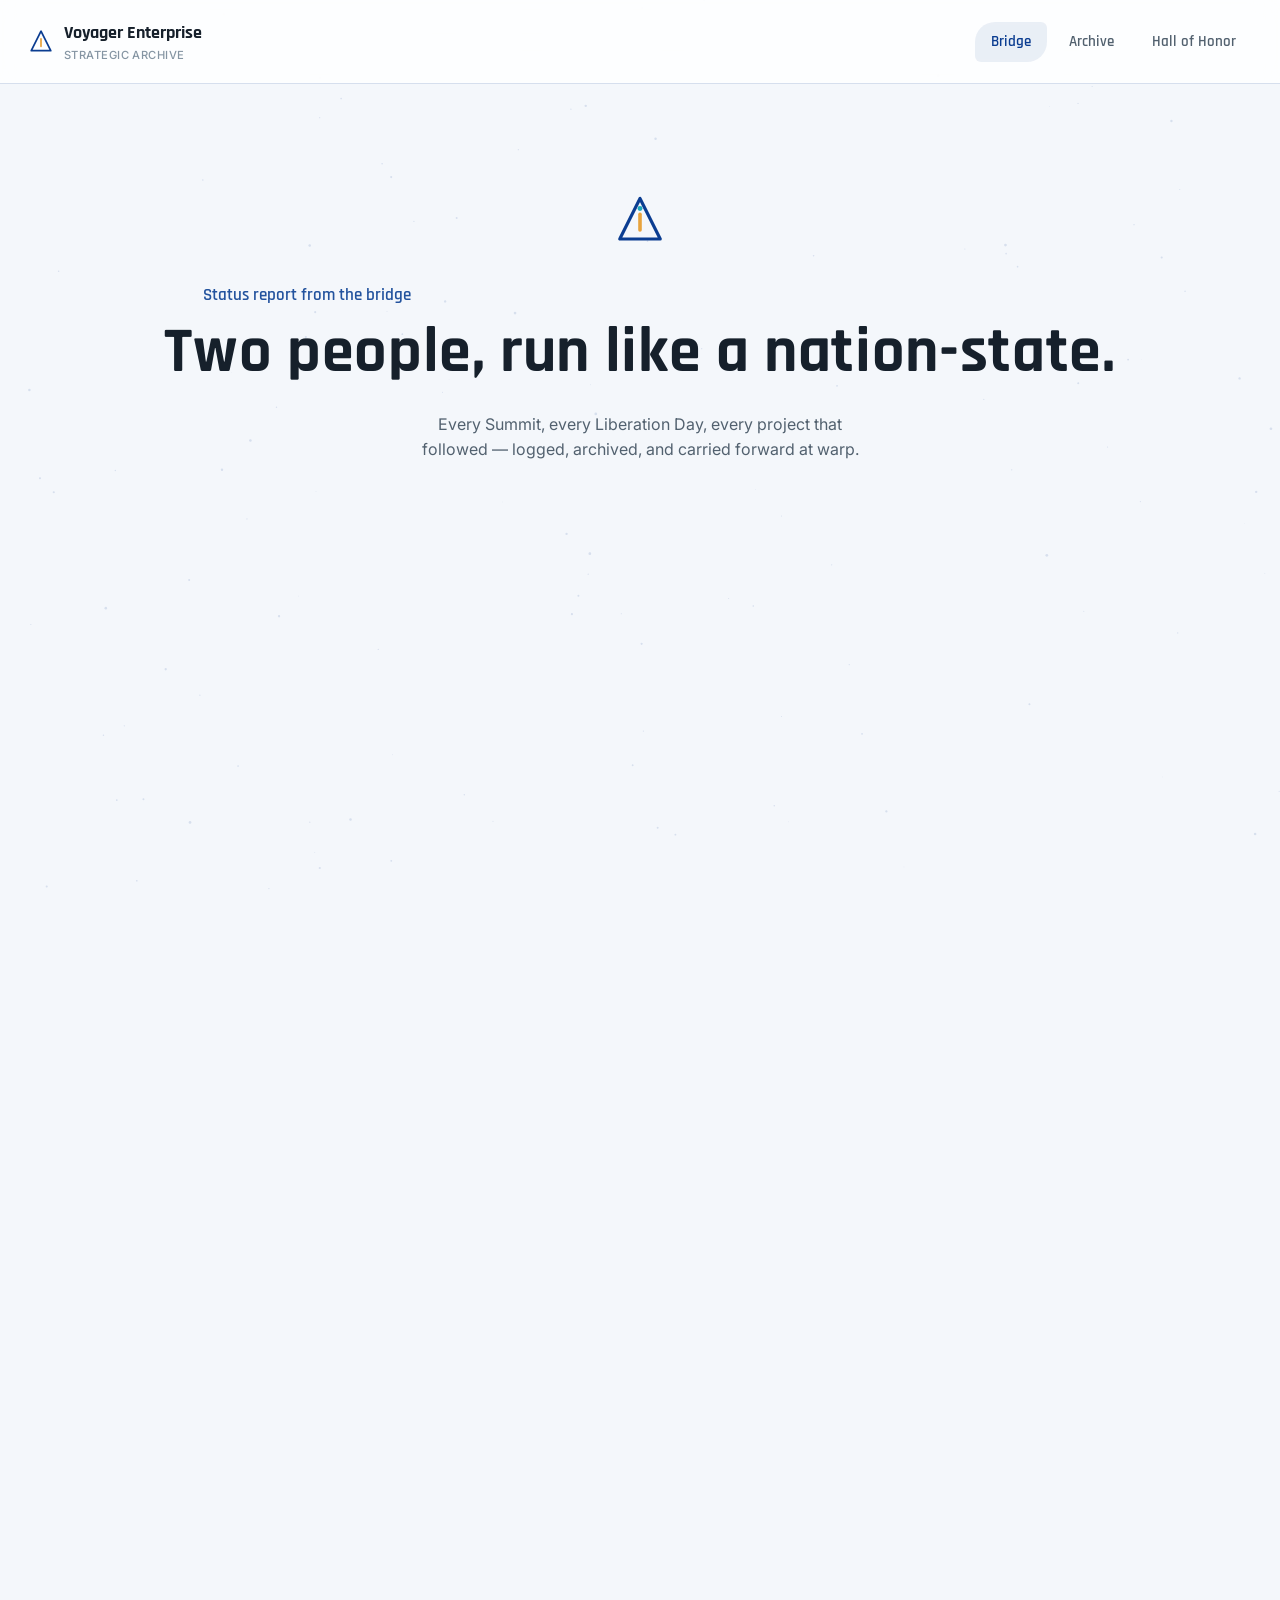
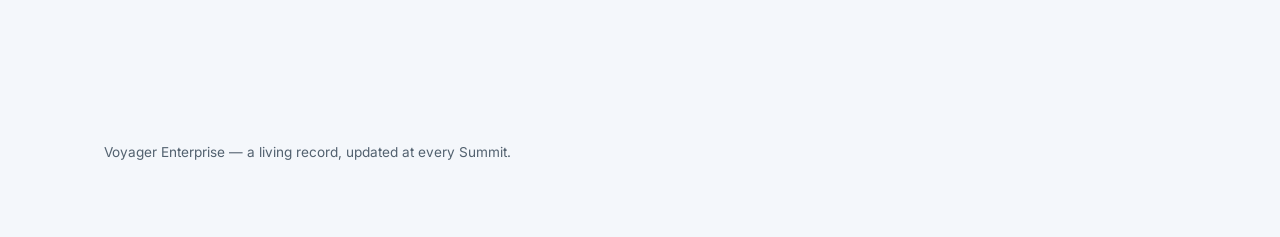
==== index.html @ f30cd90d "Add files via upload" ====
<!DOCTYPE html>
<html lang="en">
<head>
<meta charset="UTF-8" />
<meta name="viewport" content="width=device-width, initial-scale=1.0" />
<title>Voyager Enterprise — Bridge</title>
<meta name="description" content="Strategic planning archive: December Summits, Liberation Day memorials, and the projects that follow." />
<link rel="stylesheet" href="css/style.css" />
</head>
<body>
<canvas id="starfield"></canvas>

<nav class="site-nav">
  <div class="brand">
    <svg width="26" height="26" viewBox="0 0 24 24" fill="none"><path d="M12 2 3 20h18L12 2Z" stroke="#0B3D91" stroke-width="1.6" stroke-linejoin="round"/><path d="M12 9v7" stroke="#E8A33D" stroke-width="1.6" stroke-linecap="round"/></svg>
    <div><span>Voyager Enterprise</span><span class="sub">STRATEGIC ARCHIVE</span></div>
  </div>
  <button class="nav-toggle" aria-label="Toggle navigation">
    <svg width="22" height="22" viewBox="0 0 24 24" fill="none"><path d="M4 7h16M4 12h16M4 17h16" stroke="#16202B" stroke-width="1.8" stroke-linecap="round"/></svg>
  </button>
  <div class="nav-links">
    <a href="index.html" class="current">Bridge</a>
    <a href="archive.html">Archive</a>
    <a href="achievements.html">Hall of Honor</a>
  </div>
</nav>

<header class="hero">
  <div class="warp-streaks"></div>
  <div class="insignia">
    <svg width="54" height="54" viewBox="0 0 24 24" fill="none"><path d="M12 2 3 20h18L12 2Z" stroke="#0B3D91" stroke-width="1.4" stroke-linejoin="round"/><path d="M12 9v7" stroke="#E8A33D" stroke-width="1.6" stroke-linecap="round"/><circle cx="12" cy="6.4" r="1.1" fill="#1FA9BE"/></svg>
  </div>
  <p class="tagline">Status report from the bridge</p>
  <h1>Two people, run like a nation-state.</h1>
  <p class="lede">Every Summit, every Liberation Day, every project that followed — logged, archived, and carried forward at warp.</p>
</header>

<main>
  <section class="section" id="active-projects">
    <div class="container">
      <div class="section-head reveal">
        <div>
          <p class="panel-eyebrow">Current cycle</p>
          <h2>Active projects</h2>
        </div>
      </div>
      <div class="grid grid--3" id="active-projects-grid"></div>
    </div>
  </section>

  <section class="section" id="current-directive">
    <div class="container">
      <div class="panel reveal" id="summit-panel"></div>
    </div>
  </section>

  <section class="section" id="liberation">
    <div class="container">
      <div class="panel panel--amber reveal" id="liberation-panel"></div>
    </div>
  </section>

  <section class="section" id="stats">
    <div class="container">
      <div class="stats reveal" id="stats-strip"></div>
    </div>
  </section>

  <section class="section" id="nav-teasers">
    <div class="container">
      <div class="grid grid--2">
        <a class="teaser trace reveal" href="archive.html">
          <h3>The Archive</h3>
          <p>Every December Summit and Liberation Day, in one mission log.</p>
          <span class="arrow">Open the timeline →</span>
        </a>
        <a class="teaser trace reveal" href="achievements.html">
          <h3>Hall of Honor</h3>
          <p>The trophies awarded each year for the projects that stood out.</p>
          <span class="arrow">Enter the hall →</span>
        </a>
      </div>
    </div>
  </section>
</main>

<footer class="site-footer">
  <p>Voyager Enterprise — a living record, updated at every Summit.</p>
</footer>

<script src="js/data.js"></script>
<script>
function pageInit() {
  // Active projects
  const grid = document.getElementById("active-projects-grid");
  grid.innerHTML = getActiveProjects().map(projectCardHtml).join("");

  // Current governing summit (flagship panel)
  const summit = getCurrentSummit();
  document.getElementById("summit-panel").innerHTML = `
    <p class="panel-eyebrow">Currently governing directive</p>
    <div style="display:flex;justify-content:space-between;align-items:flex-start;gap:16px;flex-wrap:wrap;">
      <h2 style="margin-bottom:8px;">${summit.title}</h2>
      ${badgeHtml(summit.status)}
    </div>
    <p style="color:var(--ink-faint);font-family:var(--font-display);font-weight:600;margin-bottom:14px;">${summit.display}</p>
    <p>${summit.summary}</p>
    <div class="t-details" style="margin-top:20px;">
      ${videoHtml(summit.youtubeId, summit.title)}
      <div>
        <p style="margin-bottom:14px;">${docChipHtml(summit.docUrl) || '<span style="color:var(--ink-faint);font-size:0.85rem;">Document link pending.</span>'}</p>
        <h3 style="font-size:1rem;margin-bottom:10px;">Projects from this directive</h3>
        <div class="grid" style="gap:10px;">
          ${getProjectsFor(summit.id).map(p => `<div class="card" style="padding:14px 18px;flex-direction:row;align-items:center;justify-content:space-between;"><span>${p.name}</span>${badgeHtml(p.status)}</div>`).join("") || '<p style="font-size:0.9rem;">No projects logged yet.</p>'}
        </div>
      </div>
    </div>
  `;

  // Latest Liberation Day
  const lib = getLatestLiberation();
  document.getElementById("liberation-panel").innerHTML = `
    <p class="panel-eyebrow" style="color:var(--alert);">Latest Liberation Day</p>
    <div style="display:flex;justify-content:space-between;align-items:flex-start;gap:16px;flex-wrap:wrap;">
      <h2 style="margin-bottom:8px;">${lib.title}</h2>
      ${badgeHtml(lib.status, true)}
    </div>
    <p style="color:var(--ink-faint);font-family:var(--font-display);font-weight:600;margin-bottom:14px;">${lib.display}</p>
    <p>${lib.summary}</p>
    <div class="t-details" style="margin-top:20px;">
      ${videoHtml(lib.youtubeId, lib.title)}
      <div>
        <p style="margin-bottom:14px;">${docChipHtml(lib.docUrl) || '<span style="color:var(--ink-faint);font-size:0.85rem;">Document link pending.</span>'}</p>
        <h3 style="font-size:1rem;margin-bottom:10px;">Multi-year initiative</h3>
        <div class="grid" style="gap:10px;">
          ${getProjectsFor(lib.id).map(p => `<div class="card" style="padding:14px 18px;flex-direction:row;align-items:center;justify-content:space-between;"><span>${p.name}</span>${badgeHtml(p.status)}</div>`).join("")}
        </div>
      </div>
    </div>
  `;

  // Stats strip
  const totalDirectives = DIRECTIVES.length;
  const initiated = PROJECTS.length;
  const completed = PROJECTS.filter(p => p.status === "Completed").length;
  const years = new Set(DIRECTIVES.map(d => d.date.slice(0,4))).size;
  document.getElementById("stats-strip").innerHTML = `
    <div class="stat"><div class="num" data-count="${totalDirectives}">0</div><div class="label">Directives held</div></div>
    <div class="stat"><div class="num" data-count="${initiated}">0</div><div class="label">Projects initiated</div></div>
    <div class="stat"><div class="num" data-count="${completed}">0</div><div class="label">Projects completed</div></div>
    <div class="stat"><div class="num" data-count="${years}">0</div><div class="label">Years running</div></div>
  `;
  initCounters();
}
</script>
<script src="js/main.js"></script>
</body>
</html>
---- css/style.css ----
/* =========================================================
   VOYAGER ENTERPRISE — Daylight Starfleet Design System
   ========================================================= */

@import url('https://fonts.googleapis.com/css2?family=Rajdhani:wght@500;600;700&family=Inter:wght@400;500;600;700&display=swap');

:root {
  /* -- Palette -- */
  --bg-base: #F4F7FB;
  --bg-panel: #EAF0F7;
  --glass: rgba(255, 255, 255, 0.6);
  --glass-strong: rgba(255, 255, 255, 0.82);
  --ink: #16202B;
  --ink-soft: #52616F;
  --ink-faint: #8595A3;
  --deep-blue: #0B3D91;
  --deep-blue-soft: #23539E;
  --warp-amber: #E8A33D;
  --alert: #C7452B;
  --impulse-cyan: #1FA9BE;
  --line: rgba(11, 61, 145, 0.16);
  --line-strong: rgba(11, 61, 145, 0.32);
  --shadow-panel: 0 8px 32px rgba(11, 61, 145, 0.08), 0 1px 2px rgba(11, 61, 145, 0.06);

  /* -- Type -- */
  --font-display: 'Rajdhani', 'Inter', sans-serif;
  --font-body: 'Inter', sans-serif;

  /* -- Motion -- */
  --ease-out: cubic-bezier(0.16, 1, 0.3, 1);
}

* { box-sizing: border-box; }

html { scroll-behavior: smooth; }

body {
  margin: 0;
  background: var(--bg-base);
  color: var(--ink);
  font-family: var(--font-body);
  font-size: 16px;
  line-height: 1.6;
  -webkit-font-smoothing: antialiased;
  position: relative;
  overflow-x: hidden;
}

h1, h2, h3, h4 {
  font-family: var(--font-display);
  font-weight: 600;
  letter-spacing: 0.01em;
  margin: 0 0 0.4em;
  color: var(--ink);
}

h1 { font-size: clamp(2.4rem, 5vw, 4.2rem); font-weight: 700; line-height: 1.05; }
h2 { font-size: clamp(1.7rem, 3vw, 2.4rem); }
h3 { font-size: 1.3rem; }

p { margin: 0 0 1em; color: var(--ink-soft); max-width: 62ch; }

a { color: var(--deep-blue); text-decoration: none; }

.container {
  max-width: 1180px;
  margin: 0 auto;
  padding: 0 28px;
}

/* ---------- Ambient starfield (very subtle) ---------- */
#starfield {
  position: fixed;
  inset: 0;
  z-index: 0;
  pointer-events: none;
  opacity: 0.35;
}

@media (max-width: 640px) {
  #starfield { opacity: 0.18; }
}

/* ---------- Nav ---------- */
.site-nav {
  position: sticky;
  top: 0;
  z-index: 50;
  display: flex;
  align-items: center;
  justify-content: space-between;
  padding: 18px 28px;
  background: var(--glass-strong);
  backdrop-filter: blur(14px);
  -webkit-backdrop-filter: blur(14px);
  border-bottom: 1px solid var(--line);
}

.brand {
  display: flex;
  align-items: center;
  gap: 10px;
  font-family: var(--font-display);
  font-weight: 700;
  font-size: 1.15rem;
  color: var(--ink);
}

.brand svg { display: block; }

.brand .sub {
  font-family: var(--font-body);
  font-weight: 500;
  font-size: 0.7rem;
  color: var(--ink-faint);
  letter-spacing: 0.04em;
  display: block;
}

.nav-links {
  display: flex;
  gap: 6px;
}

.nav-links a {
  font-family: var(--font-display);
  font-weight: 600;
  font-size: 0.95rem;
  color: var(--ink-soft);
  padding: 8px 16px;
  border-radius: 20px 6px 20px 6px;
  transition: color 0.2s var(--ease-out), background 0.2s var(--ease-out);
}

.nav-links a:hover, .nav-links a.current {
  color: var(--deep-blue);
  background: rgba(11, 61, 145, 0.08);
}

.nav-toggle { display: none; }

@media (max-width: 720px) {
  .nav-links { position: fixed; top: 66px; left: 0; right: 0; flex-direction: column; background: var(--glass-strong); backdrop-filter: blur(14px); padding: 10px 20px 20px; border-bottom: 1px solid var(--line); transform: translateY(-8px); opacity: 0; pointer-events: none; transition: all 0.25s var(--ease-out); }
  .nav-links.open { transform: translateY(0); opacity: 1; pointer-events: auto; }
  .nav-toggle { display: block; background: none; border: none; cursor: pointer; padding: 6px; }
}

/* ---------- Panels (glass / LCARS-cut) ---------- */
.panel {
  position: relative;
  background: var(--glass);
  backdrop-filter: blur(10px);
  -webkit-backdrop-filter: blur(10px);
  border: 1px solid var(--line);
  border-radius: 30px 8px 30px 8px;
  box-shadow: var(--shadow-panel);
  padding: 32px;
}

.panel--amber { border-color: rgba(232, 163, 61, 0.4); }
.panel--amber::before {
  content: '';
  position: absolute; left: 0; top: 22px; bottom: 22px; width: 4px;
  background: linear-gradient(var(--warp-amber), rgba(232,163,61,0.2));
  border-radius: 4px;
}

.panel--cyan::before {
  content: '';
  position: absolute; left: 0; top: 22px; bottom: 22px; width: 4px;
  background: linear-gradient(var(--impulse-cyan), rgba(31,169,190,0.2));
  border-radius: 4px;
}

.panel-eyebrow {
  font-family: var(--font-display);
  font-size: 0.8rem;
  font-weight: 600;
  color: var(--deep-blue-soft);
  margin-bottom: 6px;
}

/* Hover circuit-trace effect (used on interactive cards) */
.trace {
  position: relative;
  transition: transform 0.25s var(--ease-out), box-shadow 0.25s var(--ease-out);
}
.trace:hover {
  transform: translateY(-4px);
  box-shadow: 0 16px 40px rgba(11, 61, 145, 0.14), 0 0 0 1px var(--line-strong);
}
.trace::after {
  content: '';
  position: absolute; inset: -1px;
  border-radius: inherit;
  padding: 1px;
  background: linear-gradient(120deg, transparent, var(--impulse-cyan), transparent);
  -webkit-mask: linear-gradient(#000 0 0) content-box, linear-gradient(#000 0 0);
  -webkit-mask-composite: xor;
  mask-composite: exclude;
  opacity: 0;
  transition: opacity 0.3s var(--ease-out);
  pointer-events: none;
}
.trace:hover::after { opacity: 1; }

/* ---------- Status badges ---------- */
.badge {
  display: inline-flex;
  align-items: center;
  gap: 6px;
  font-family: var(--font-display);
  font-size: 0.75rem;
  font-weight: 600;
  padding: 4px 12px;
  border-radius: 14px 4px 14px 4px;
  letter-spacing: 0.03em;
}

.badge--active {
  background: rgba(31, 169, 190, 0.12);
  color: #0d7686;
}
.badge--active .dot {
  width: 7px; height: 7px; border-radius: 50%;
  background: var(--impulse-cyan);
  animation: pulse-dot 2.2s ease-in-out infinite;
}

.badge--archived { background: rgba(82, 97, 111, 0.1); color: var(--ink-soft); }
.badge--memorial { background: rgba(199, 69, 43, 0.1); color: var(--alert); }

@keyframes pulse-dot {
  0%, 100% { box-shadow: 0 0 0 0 rgba(31,169,190,0.55); }
  50% { box-shadow: 0 0 0 6px rgba(31,169,190,0); }
}

/* ---------- Buttons / chips ---------- */
.btn {
  display: inline-flex;
  align-items: center;
  gap: 8px;
  font-family: var(--font-display);
  font-weight: 600;
  font-size: 0.92rem;
  padding: 11px 20px;
  border-radius: 20px 6px 20px 6px;
  border: 1px solid transparent;
  cursor: pointer;
  transition: all 0.2s var(--ease-out);
}

.btn--primary { background: var(--deep-blue); color: #fff; }
.btn--primary:hover { background: #092e6e; transform: translateY(-2px); box-shadow: 0 10px 24px rgba(11,61,145,0.25); }

.btn--ghost { background: transparent; border-color: var(--line-strong); color: var(--deep-blue); }
.btn--ghost:hover { background: rgba(11,61,145,0.06); transform: translateY(-2px); }

.doc-chip {
  display: inline-flex;
  align-items: center;
  gap: 8px;
  font-family: var(--font-body);
  font-weight: 600;
  font-size: 0.85rem;
  color: var(--deep-blue);
  background: rgba(11, 61, 145, 0.07);
  border: 1px solid var(--line);
  padding: 7px 14px;
  border-radius: 16px 5px 16px 5px;
  transition: background 0.2s var(--ease-out);
}
.doc-chip:hover { background: rgba(11,61,145,0.13); }

/* ---------- Hero ---------- */
.hero {
  position: relative;
  z-index: 1;
  padding: 110px 28px 80px;
  text-align: center;
}
.hero .insignia { margin-bottom: 26px; }
.hero .tagline {
  font-family: var(--font-display);
  color: var(--deep-blue-soft);
  font-size: 1.05rem;
  font-weight: 600;
  margin-bottom: 10px;
}
.hero p.lede { max-width: 46ch; margin: 0 auto; }

/* warp streak on load */
.warp-streaks {
  position: absolute; inset: 0; overflow: hidden; pointer-events: none;
}
.warp-streaks span {
  position: absolute;
  top: 50%; left: 50%;
  height: 1px;
  background: linear-gradient(90deg, transparent, var(--deep-blue-soft), transparent);
  transform-origin: left center;
  opacity: 0;
  animation: streak 1.1s var(--ease-out) forwards;
}
@keyframes streak {
  0% { width: 0; opacity: 0.7; }
  100% { width: 340px; opacity: 0; }
}

/* ---------- Section spacing ---------- */
.section { position: relative; z-index: 1; padding: 64px 0; }
.section-head { margin-bottom: 32px; display: flex; align-items: baseline; justify-content: space-between; gap: 20px; flex-wrap: wrap; }

/* ---------- Reveal on scroll (scan-line wipe) ---------- */
.reveal {
  opacity: 0;
  clip-path: inset(0 0 100% 0);
  transform: translateY(14px);
  transition: opacity 0.6s var(--ease-out), clip-path 0.7s var(--ease-out), transform 0.6s var(--ease-out);
}
.reveal.in { opacity: 1; clip-path: inset(0 0 0 0); transform: translateY(0); }

@media (prefers-reduced-motion: reduce) {
  .reveal { transition: opacity 0.3s ease; clip-path: none !important; transform: none !important; }
  .warp-streaks, .badge--active .dot { animation: none !important; }
  html { scroll-behavior: auto; }
}

/* ---------- Project / card grid ---------- */
.grid {
  display: grid;
  gap: 20px;
}
.grid--3 { grid-template-columns: repeat(3, 1fr); }
.grid--2 { grid-template-columns: repeat(2, 1fr); }

@media (max-width: 880px) {
  .grid--3 { grid-template-columns: repeat(2, 1fr); }
}
@media (max-width: 620px) {
  .grid--3, .grid--2 { grid-template-columns: 1fr; }
}

.card {
  background: var(--glass);
  backdrop-filter: blur(10px);
  border: 1px solid var(--line);
  border-radius: 24px 6px 24px 6px;
  padding: 24px;
  display: flex;
  flex-direction: column;
  gap: 10px;
}

.card .tag {
  font-family: var(--font-display);
  font-size: 0.72rem;
  font-weight: 600;
  color: var(--deep-blue-soft);
  letter-spacing: 0.03em;
}

/* ---------- Stats strip ---------- */
.stats {
  display: grid;
  grid-template-columns: repeat(4, 1fr);
  gap: 16px;
}
.stat {
  text-align: center;
  padding: 22px 10px;
}
.stat .num {
  font-family: var(--font-display);
  font-size: clamp(2rem, 4vw, 2.8rem);
  font-weight: 700;
  color: var(--deep-blue);
  line-height: 1;
}
.stat .label {
  margin-top: 8px;
  font-size: 0.85rem;
  color: var(--ink-soft);
}
@media (max-width: 720px) { .stats { grid-template-columns: repeat(2, 1fr); } }

/* ---------- Video embed ---------- */
.video-embed {
  position: relative;
  width: 100%;
  aspect-ratio: 16/9;
  border-radius: 18px 6px 18px 6px;
  overflow: hidden;
  background: #0B1622 url('data:image/svg+xml;utf8,<svg xmlns="http://www.w3.org/2000/svg" width="4" height="4"><rect width="4" height="4" fill="%230B1622"/></svg>');
  cursor: pointer;
  border: 1px solid var(--line);
}
.video-embed img { width: 100%; height: 100%; object-fit: cover; display: block; opacity: 0.85; }
.video-embed .play {
  position: absolute; inset: 0; display: flex; align-items: center; justify-content: center;
}
.video-embed .play span {
  width: 62px; height: 62px; border-radius: 50%;
  background: rgba(255,255,255,0.92);
  display: flex; align-items: center; justify-content: center;
  box-shadow: 0 8px 24px rgba(0,0,0,0.25);
  transition: transform 0.2s var(--ease-out);
}
.video-embed:hover .play span { transform: scale(1.08); }
.video-embed iframe { width: 100%; height: 100%; border: 0; display: block; }

/* ---------- Timeline (Archive) ---------- */
.timeline { position: relative; padding-left: 34px; }
.timeline::before {
  content: '';
  position: absolute; left: 9px; top: 6px; bottom: 6px; width: 2px;
  background: linear-gradient(var(--deep-blue-soft), var(--line));
}
.t-entry { position: relative; margin-bottom: 28px; }
.t-entry::before {
  content: '';
  position: absolute; left: -34px; top: 6px;
  width: 12px; height: 12px; border-radius: 50%;
  background: var(--bg-base);
  border: 3px solid var(--deep-blue-soft);
}
.t-entry.is-memorial::before { border-color: var(--alert); }
.t-entry .t-date { font-family: var(--font-display); font-weight: 600; color: var(--ink-faint); font-size: 0.85rem; }

.t-details { margin-top: 14px; display: grid; grid-template-columns: 1.2fr 1fr; gap: 20px; }
@media (max-width: 780px) { .t-details { grid-template-columns: 1fr; } }

.filter-bar { display: flex; gap: 10px; flex-wrap: wrap; margin-bottom: 36px; }
.filter-chip {
  font-family: var(--font-display);
  font-weight: 600;
  font-size: 0.85rem;
  padding: 8px 16px;
  border-radius: 16px 5px 16px 5px;
  border: 1px solid var(--line-strong);
  background: transparent;
  color: var(--ink-soft);
  cursor: pointer;
  transition: all 0.2s var(--ease-out);
}
.filter-chip.active, .filter-chip:hover { background: var(--deep-blue); color: #fff; border-color: var(--deep-blue); }

/* ---------- Achievements / Trophy hall ---------- */
.hall-header { text-align: center; padding: 70px 0 30px; position: relative; }
.hall-header::after {
  content: '';
  position: absolute; inset: -40px 0 0; z-index: -1;
  background: radial-gradient(ellipse at 50% 0%, rgba(232,163,61,0.14), transparent 65%);
}

.era-group { margin-bottom: 56px; }
.era-title { display: flex; align-items: center; gap: 14px; margin-bottom: 22px; }
.era-title .line { flex: 1; height: 1px; background: var(--line); }

.trophy-card {
  background: linear-gradient(160deg, rgba(255,255,255,0.75), rgba(255,251,240,0.6));
  border: 1px solid rgba(232,163,61,0.35);
  border-radius: 26px 8px 26px 8px;
  padding: 22px;
  display: flex;
  flex-direction: column;
  gap: 8px;
}
.trophy-card .medal {
  width: 40px; height: 40px;
  display: flex; align-items: center; justify-content: center;
  border-radius: 50%;
  background: linear-gradient(160deg, var(--warp-amber), #c97f20);
  color: #fff;
  margin-bottom: 6px;
}
.trophy-card .category {
  font-family: var(--font-display);
  font-weight: 700;
  font-size: 1.02rem;
  color: #7a4e12;
}
.trophy-card .winner { font-weight: 600; color: var(--ink); }
.trophy-card .citation { font-size: 0.9rem; }
.trophy-card .attribution { font-size: 0.78rem; color: var(--ink-faint); margin-top: auto; }

/* ---------- Footer ---------- */
.site-footer {
  position: relative; z-index: 1;
  padding: 40px 28px 60px;
  text-align: center;
  color: var(--ink-faint);
  font-size: 0.85rem;
}

/* ---------- Nav teaser cards ---------- */
.teaser {
  display: block;
  padding: 30px;
  border-radius: 26px 8px 26px 8px;
  border: 1px solid var(--line);
  background: var(--glass);
  transition: all 0.25s var(--ease-out);
}
.teaser:hover { transform: translateY(-4px); box-shadow: var(--shadow-panel); }
.teaser h3 { margin-bottom: 6px; }
.teaser span.arrow { color: var(--deep-blue); font-weight: 600; }
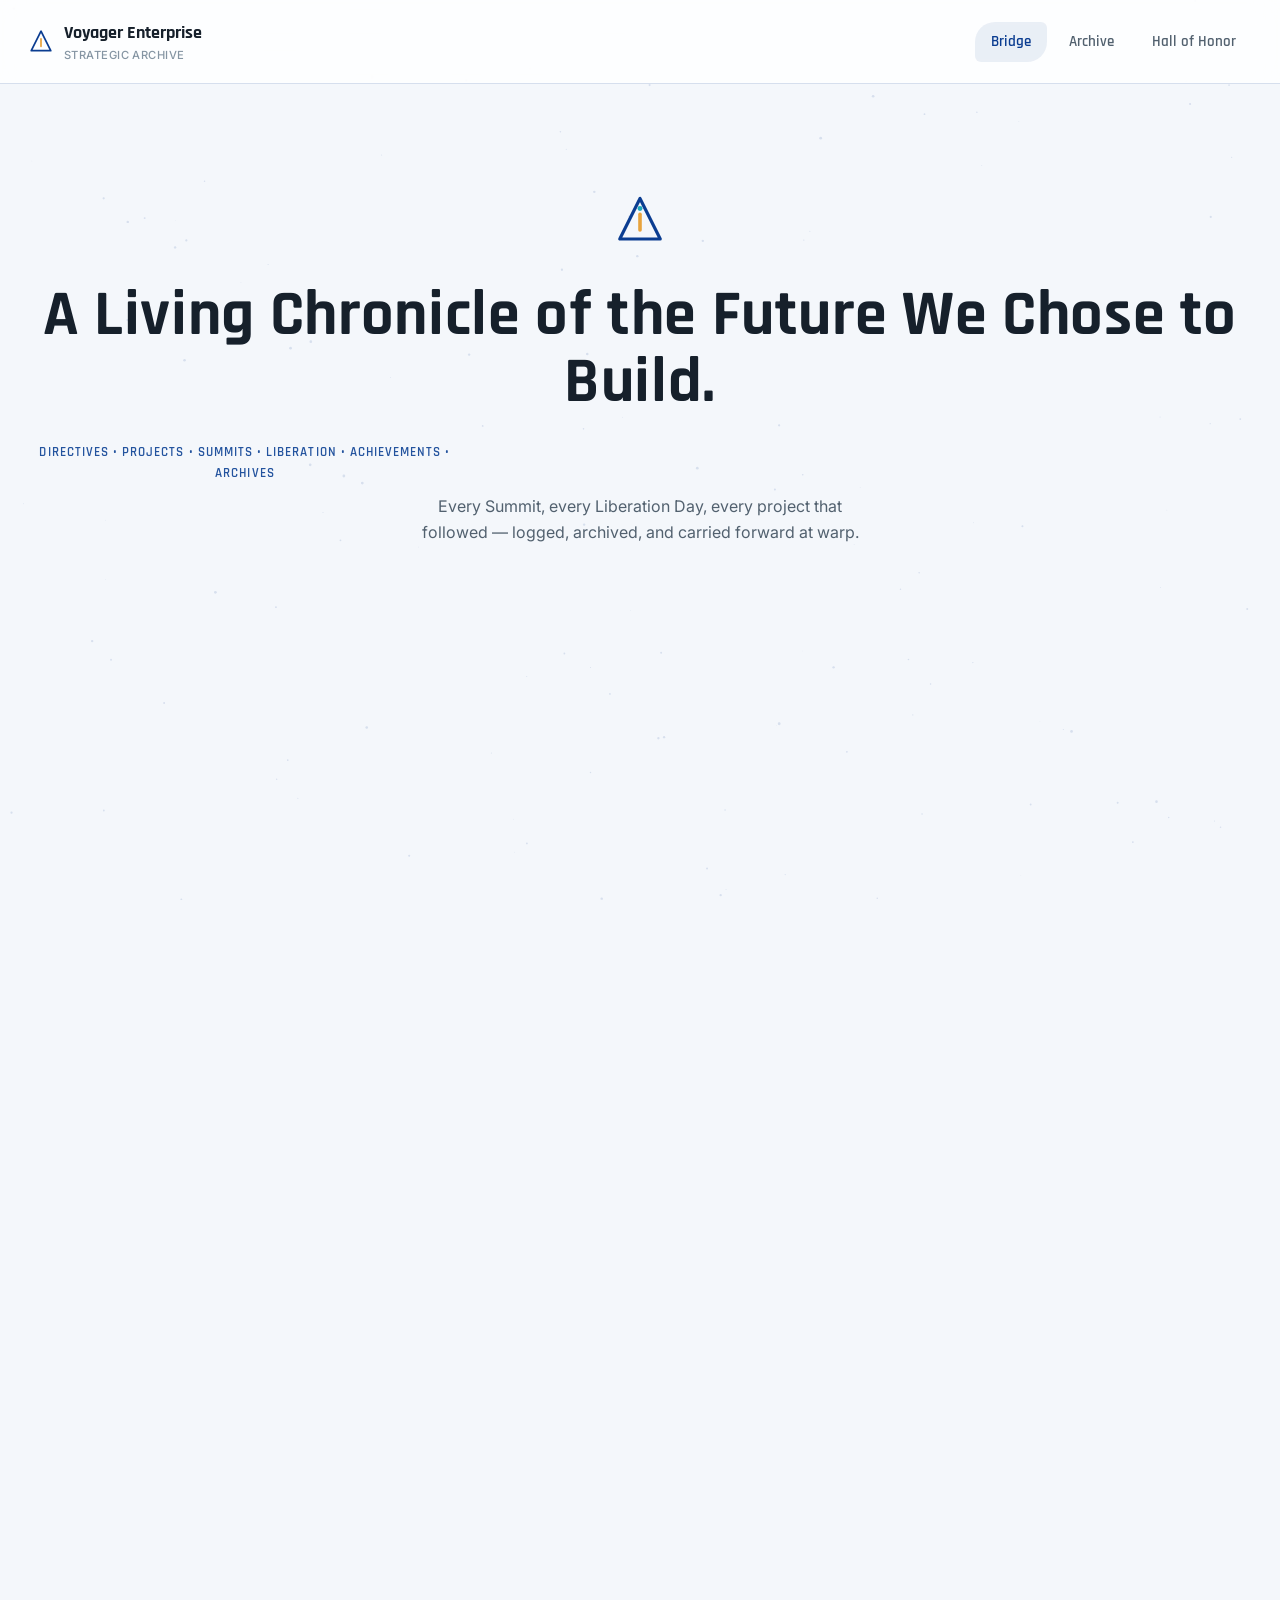
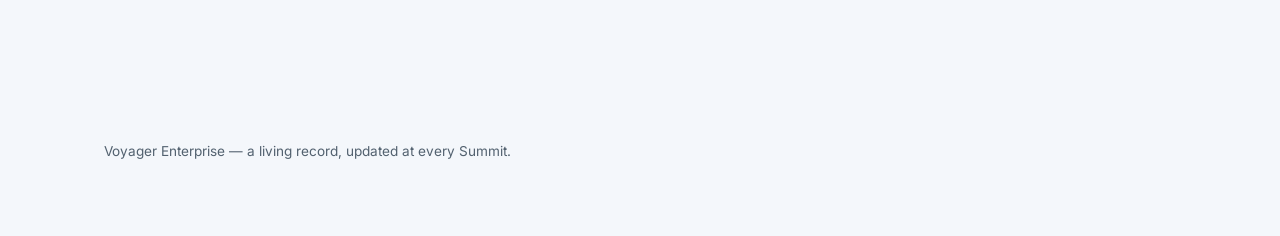
==== commit 42b78bea: "Summit 2025 Update index.html" ====
--- a/index.html
+++ b/index.html
@@ -30,8 +30,8 @@
   <div class="insignia">
     <svg width="54" height="54" viewBox="0 0 24 24" fill="none"><path d="M12 2 3 20h18L12 2Z" stroke="#0B3D91" stroke-width="1.4" stroke-linejoin="round"/><path d="M12 9v7" stroke="#E8A33D" stroke-width="1.6" stroke-linecap="round"/><circle cx="12" cy="6.4" r="1.1" fill="#1FA9BE"/></svg>
   </div>
-  <p class="tagline">Status report from the bridge</p>
-  <h1>Two people, run like a nation-state.</h1>
+  <h1>A Living Chronicle of the Future We Chose to Build.</h1>
+  <p class="tagline" style="margin-top:14px;letter-spacing:0.08em;text-transform:uppercase;font-size:0.82rem;">Directives • Projects • Summits • Liberation • Achievements • Archives</p>
   <p class="lede">Every Summit, every Liberation Day, every project that followed — logged, archived, and carried forward at warp.</p>
 </header>
 
@@ -40,7 +40,7 @@
     <div class="container">
       <div class="section-head reveal">
         <div>
-          <p class="panel-eyebrow">Current cycle</p>
+          <p class="panel-eyebrow">Current cycle · click a tile for its mission brief</p>
           <h2>Active projects</h2>
         </div>
       </div>
@@ -93,7 +93,8 @@
 function pageInit() {
   // Active projects
   const grid = document.getElementById("active-projects-grid");
-  grid.innerHTML = getActiveProjects().map(projectCardHtml).join("");
+  grid.innerHTML = getActiveProjects().map(labTileHtml).join("");
+  mountLabTiles(grid);
 
   // Current governing summit (flagship panel)
   const summit = getCurrentSummit();
@@ -151,6 +152,8 @@
     <div class="stat"><div class="num" data-count="${years}">0</div><div class="label">Years running</div></div>
   `;
   initCounters();
+  initReveal();
+  mountVideoEmbeds();
 }
 </script>
 <script src="js/main.js"></script>
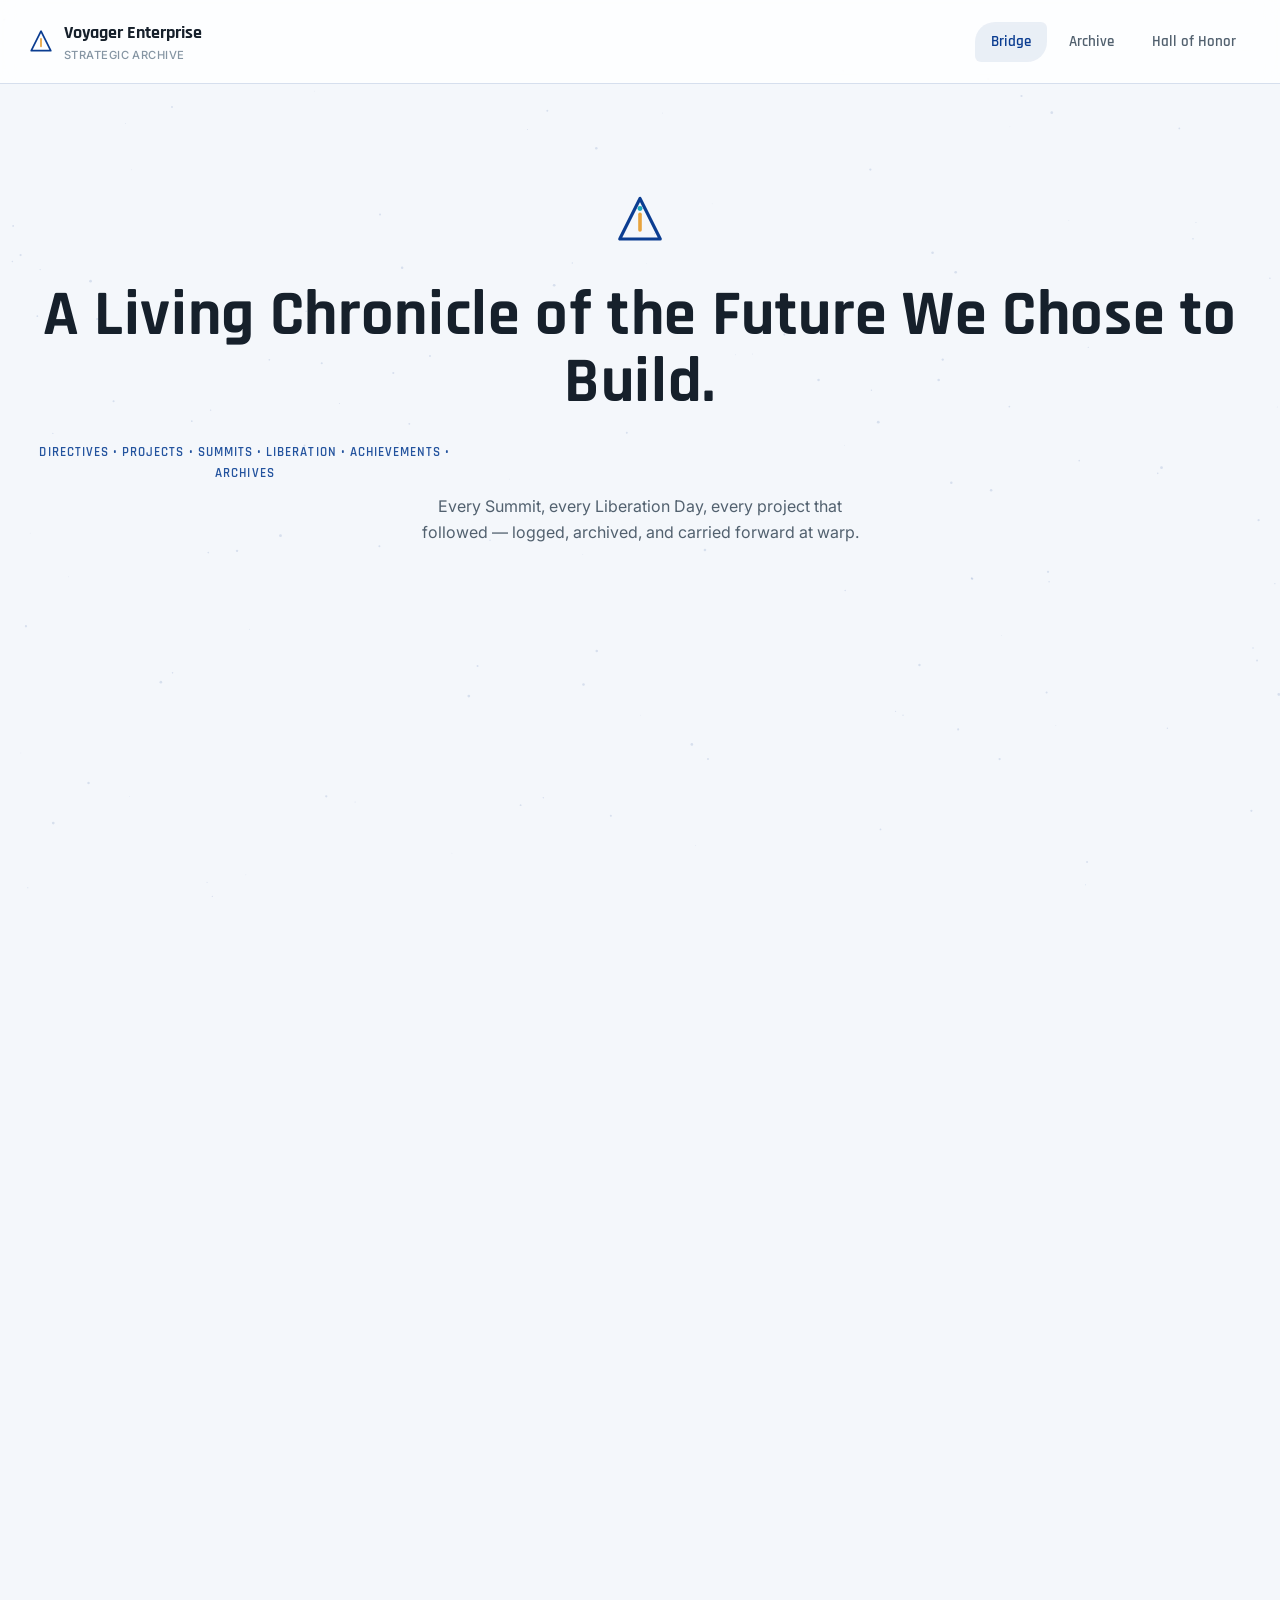
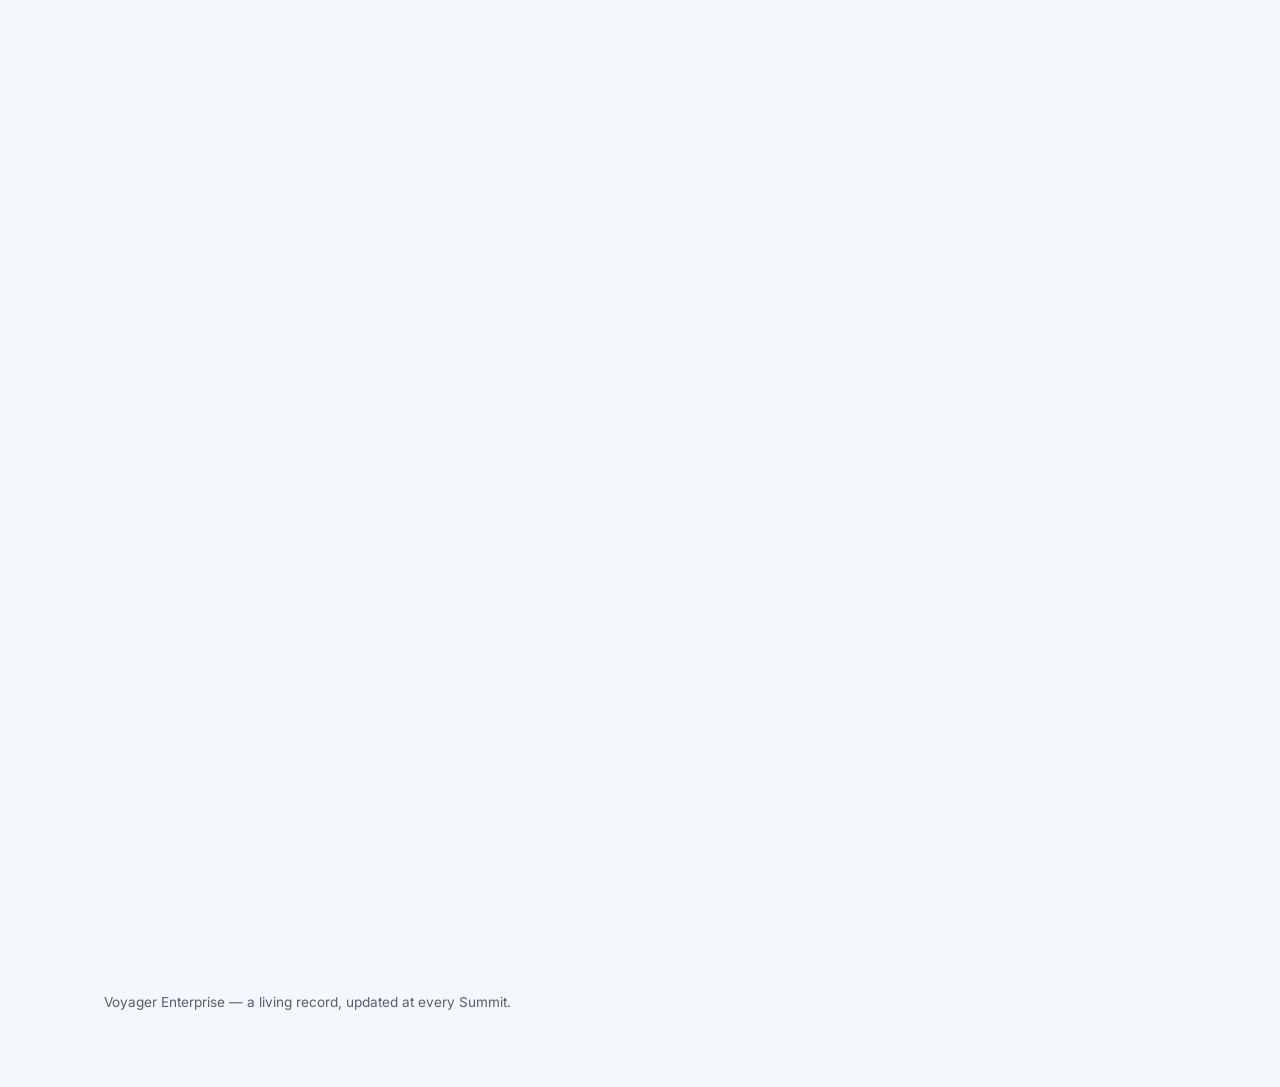
==== commit 662503fe: "Update index.html" ====
--- a/index.html
+++ b/index.html
@@ -92,68 +92,78 @@
 <script>
 function pageInit() {
   // Active projects
-  const grid = document.getElementById("active-projects-grid");
-  grid.innerHTML = getActiveProjects().map(labTileHtml).join("");
-  mountLabTiles(grid);
+  try {
+    const grid = document.getElementById("active-projects-grid");
+    grid.innerHTML = getActiveProjects().map(labTileHtml).join("");
+    mountLabTiles(grid);
+  } catch (e) { console.error("active projects render failed", e); }
 
   // Current governing summit (flagship panel)
-  const summit = getCurrentSummit();
-  document.getElementById("summit-panel").innerHTML = `
-    <p class="panel-eyebrow">Currently governing directive</p>
-    <div style="display:flex;justify-content:space-between;align-items:flex-start;gap:16px;flex-wrap:wrap;">
-      <h2 style="margin-bottom:8px;">${summit.title}</h2>
-      ${badgeHtml(summit.status)}
-    </div>
-    <p style="color:var(--ink-faint);font-family:var(--font-display);font-weight:600;margin-bottom:14px;">${summit.display}</p>
-    <p>${summit.summary}</p>
-    <div class="t-details" style="margin-top:20px;">
-      ${videoHtml(summit.youtubeId, summit.title)}
-      <div>
-        <p style="margin-bottom:14px;">${docChipHtml(summit.docUrl) || '<span style="color:var(--ink-faint);font-size:0.85rem;">Document link pending.</span>'}</p>
-        <h3 style="font-size:1rem;margin-bottom:10px;">Projects from this directive</h3>
-        <div class="grid" style="gap:10px;">
-          ${getProjectsFor(summit.id).map(p => `<div class="card" style="padding:14px 18px;flex-direction:row;align-items:center;justify-content:space-between;"><span>${p.name}</span>${badgeHtml(p.status)}</div>`).join("") || '<p style="font-size:0.9rem;">No projects logged yet.</p>'}
+  try {
+    const summit = getCurrentSummit();
+    document.getElementById("summit-panel").innerHTML = `
+      <p class="panel-eyebrow">Currently governing directive</p>
+      <div style="display:flex;justify-content:space-between;align-items:flex-start;gap:16px;flex-wrap:wrap;">
+        <h2 style="margin-bottom:8px;">${summit.title}</h2>
+        ${badgeHtml(summit.status)}
+      </div>
+      <p style="color:var(--ink-faint);font-family:var(--font-display);font-weight:600;margin-bottom:14px;">${summit.display}</p>
+      <p>${summit.summary}</p>
+      <div class="t-details" style="margin-top:20px;">
+        ${videoHtml(summit.youtubeId, summit.title)}
+        <div>
+          <p style="margin-bottom:14px;">${docChipHtml(summit.docUrl) || '<span style="color:var(--ink-faint);font-size:0.85rem;">Document link pending.</span>'}</p>
+          <h3 style="font-size:1rem;margin-bottom:10px;">Projects from this directive</h3>
+          <div class="grid" style="gap:10px;">
+            ${getProjectsFor(summit.id).map(p => `<div class="card" style="padding:14px 18px;flex-direction:row;align-items:center;justify-content:space-between;"><span>${p.name}</span>${badgeHtml(p.status)}</div>`).join("") || '<p style="font-size:0.9rem;">No projects logged yet.</p>'}
+          </div>
         </div>
       </div>
-    </div>
-  `;
+    `;
+  } catch (e) { console.error("summit panel render failed", e); }
 
   // Latest Liberation Day
-  const lib = getLatestLiberation();
-  document.getElementById("liberation-panel").innerHTML = `
-    <p class="panel-eyebrow" style="color:var(--alert);">Latest Liberation Day</p>
-    <div style="display:flex;justify-content:space-between;align-items:flex-start;gap:16px;flex-wrap:wrap;">
-      <h2 style="margin-bottom:8px;">${lib.title}</h2>
-      ${badgeHtml(lib.status, true)}
-    </div>
-    <p style="color:var(--ink-faint);font-family:var(--font-display);font-weight:600;margin-bottom:14px;">${lib.display}</p>
-    <p>${lib.summary}</p>
-    <div class="t-details" style="margin-top:20px;">
-      ${videoHtml(lib.youtubeId, lib.title)}
-      <div>
-        <p style="margin-bottom:14px;">${docChipHtml(lib.docUrl) || '<span style="color:var(--ink-faint);font-size:0.85rem;">Document link pending.</span>'}</p>
-        <h3 style="font-size:1rem;margin-bottom:10px;">Multi-year initiative</h3>
-        <div class="grid" style="gap:10px;">
-          ${getProjectsFor(lib.id).map(p => `<div class="card" style="padding:14px 18px;flex-direction:row;align-items:center;justify-content:space-between;"><span>${p.name}</span>${badgeHtml(p.status)}</div>`).join("")}
+  try {
+    const lib = getLatestLiberation();
+    document.getElementById("liberation-panel").innerHTML = `
+      <p class="panel-eyebrow" style="color:var(--alert);">Latest Liberation Day</p>
+      <div style="display:flex;justify-content:space-between;align-items:flex-start;gap:16px;flex-wrap:wrap;">
+        <h2 style="margin-bottom:8px;">${lib.title}</h2>
+        ${badgeHtml(lib.status, true)}
+      </div>
+      <p style="color:var(--ink-faint);font-family:var(--font-display);font-weight:600;margin-bottom:14px;">${lib.display}</p>
+      <p>${lib.summary}</p>
+      <div class="t-details" style="margin-top:20px;">
+        ${videoHtml(lib.youtubeId, lib.title)}
+        <div>
+          <p style="margin-bottom:14px;">${docChipHtml(lib.docUrl) || '<span style="color:var(--ink-faint);font-size:0.85rem;">Document link pending.</span>'}</p>
+          <h3 style="font-size:1rem;margin-bottom:10px;">Multi-year initiative</h3>
+          <div class="grid" style="gap:10px;">
+            ${getProjectsFor(lib.id).map(p => `<div class="card" style="padding:14px 18px;flex-direction:row;align-items:center;justify-content:space-between;"><span>${p.name}</span>${badgeHtml(p.status)}</div>`).join("")}
+          </div>
         </div>
       </div>
-    </div>
-  `;
+    `;
+  } catch (e) { console.error("liberation panel render failed", e); }
 
   // Stats strip
-  const totalDirectives = DIRECTIVES.length;
-  const initiated = PROJECTS.length;
-  const completed = PROJECTS.filter(p => p.status === "Completed").length;
-  const years = new Set(DIRECTIVES.map(d => d.date.slice(0,4))).size;
-  document.getElementById("stats-strip").innerHTML = `
-    <div class="stat"><div class="num" data-count="${totalDirectives}">0</div><div class="label">Directives held</div></div>
-    <div class="stat"><div class="num" data-count="${initiated}">0</div><div class="label">Projects initiated</div></div>
-    <div class="stat"><div class="num" data-count="${completed}">0</div><div class="label">Projects completed</div></div>
-    <div class="stat"><div class="num" data-count="${years}">0</div><div class="label">Years running</div></div>
-  `;
-  initCounters();
-  initReveal();
-  mountVideoEmbeds();
+  try {
+    const totalDirectives = DIRECTIVES.length;
+    const initiated = PROJECTS.length;
+    const completed = PROJECTS.filter(p => p.status === "Completed").length;
+    const years = new Set(DIRECTIVES.map(d => d.date.slice(0,4))).size;
+    document.getElementById("stats-strip").innerHTML = `
+      <div class="stat"><div class="num" data-count="${totalDirectives}">0</div><div class="label">Directives held</div></div>
+      <div class="stat"><div class="num" data-count="${initiated}">0</div><div class="label">Projects initiated</div></div>
+      <div class="stat"><div class="num" data-count="${completed}">0</div><div class="label">Projects completed</div></div>
+      <div class="stat"><div class="num" data-count="${years}">0</div><div class="label">Years running</div></div>
+    `;
+  } catch (e) { console.error("stats render failed", e); }
+
+  // These must ALWAYS run, no matter what failed above.
+  try { initReveal(); } catch (e) { console.error("reveal (post-render) failed", e); }
+  try { mountVideoEmbeds(); } catch (e) { console.error("video embeds (post-render) failed", e); }
+  try { initCounters(); } catch (e) { console.error("counters (post-render) failed", e); }
 }
 </script>
 <script src="js/main.js"></script>
--- a/css/style.css
+++ b/css/style.css
@@ -360,6 +360,80 @@
   letter-spacing: 0.03em;
 }
 
+/* ---------- Lab tiles (interactive project dashboard) ---------- */
+.lab-tile {
+  position: relative;
+  background: var(--glass);
+  backdrop-filter: blur(10px);
+  border: 1px solid var(--line);
+  border-radius: 24px 6px 24px 6px;
+  padding: 22px;
+  cursor: pointer;
+  transition: transform 0.25s var(--ease-out), box-shadow 0.25s var(--ease-out), border-color 0.25s var(--ease-out);
+}
+.lab-tile:hover, .lab-tile:focus-visible { transform: translateY(-4px); box-shadow: 0 16px 40px rgba(11,61,145,0.14); border-color: var(--line-strong); }
+.lab-tile:focus-visible { outline: 2px solid var(--impulse-cyan); outline-offset: 3px; }
+
+/* targeting-reticle corner brackets, appear on hover/open */
+.lab-tile::before, .lab-tile::after {
+  content: '';
+  position: absolute;
+  width: 14px; height: 14px;
+  border: 2px solid var(--impulse-cyan);
+  opacity: 0;
+  transition: opacity 0.25s var(--ease-out);
+}
+.lab-tile::before { top: 8px; left: 8px; border-right: none; border-bottom: none; }
+.lab-tile::after { bottom: 8px; right: 8px; border-left: none; border-top: none; }
+.lab-tile:hover::before, .lab-tile:hover::after,
+.lab-tile.is-open::before, .lab-tile.is-open::after { opacity: 0.8; }
+
+.lab-tile .tile-head { display: flex; justify-content: space-between; align-items: center; gap: 10px; margin-bottom: 6px; }
+.lab-tile h3 { font-size: 1.08rem; margin-bottom: 8px; }
+.lab-tile .tile-desc { margin-bottom: 0; font-size: 0.92rem; }
+.lab-tile .tile-hint {
+  margin-top: 12px;
+  font-family: var(--font-display);
+  font-size: 0.72rem;
+  font-weight: 600;
+  color: var(--ink-faint);
+  letter-spacing: 0.04em;
+  display: flex;
+  align-items: center;
+  gap: 6px;
+}
+.lab-tile .tile-hint svg { transition: transform 0.25s var(--ease-out); }
+.lab-tile.is-open .tile-hint svg { transform: rotate(180deg); }
+
+.lab-tile .tile-reveal {
+  max-height: 0;
+  opacity: 0;
+  overflow: hidden;
+  margin-top: 0;
+  transition: max-height 0.35s var(--ease-out), opacity 0.3s var(--ease-out), margin-top 0.35s var(--ease-out);
+  position: relative;
+}
+.lab-tile.is-open .tile-reveal { max-height: 140px; opacity: 1; margin-top: 14px; }
+
+.lab-tile .scan-line {
+  position: absolute;
+  left: 0; right: 0; top: 0;
+  height: 1px;
+  background: linear-gradient(90deg, transparent, var(--impulse-cyan), transparent);
+  opacity: 0;
+}
+.lab-tile.is-open .scan-line {
+  animation: scan-sweep 0.6s var(--ease-out);
+}
+@keyframes scan-sweep {
+  0% { opacity: 0.9; transform: translateY(0); }
+  100% { opacity: 0; transform: translateY(70px); }
+}
+
+@media (prefers-reduced-motion: reduce) {
+  .lab-tile .scan-line { animation: none !important; }
+}
+
 /* ---------- Stats strip ---------- */
 .stats {
   display: grid;
